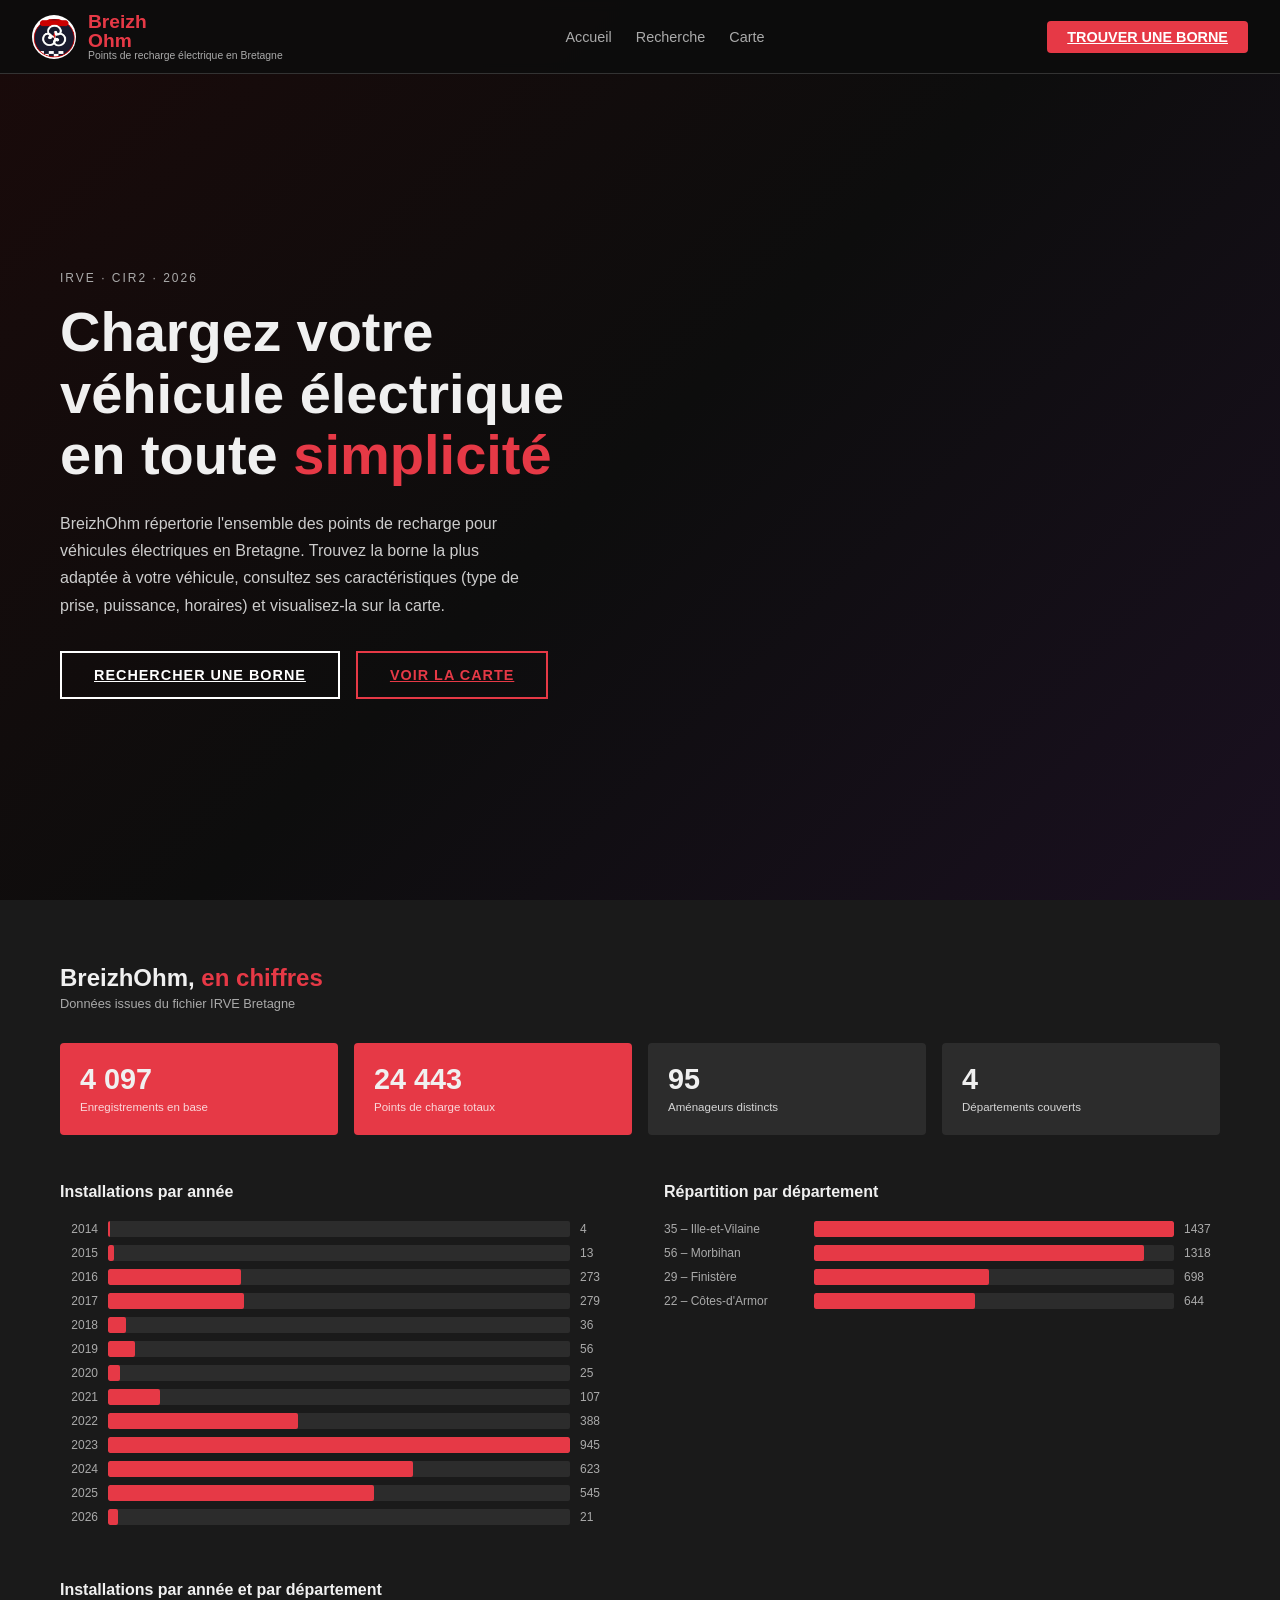
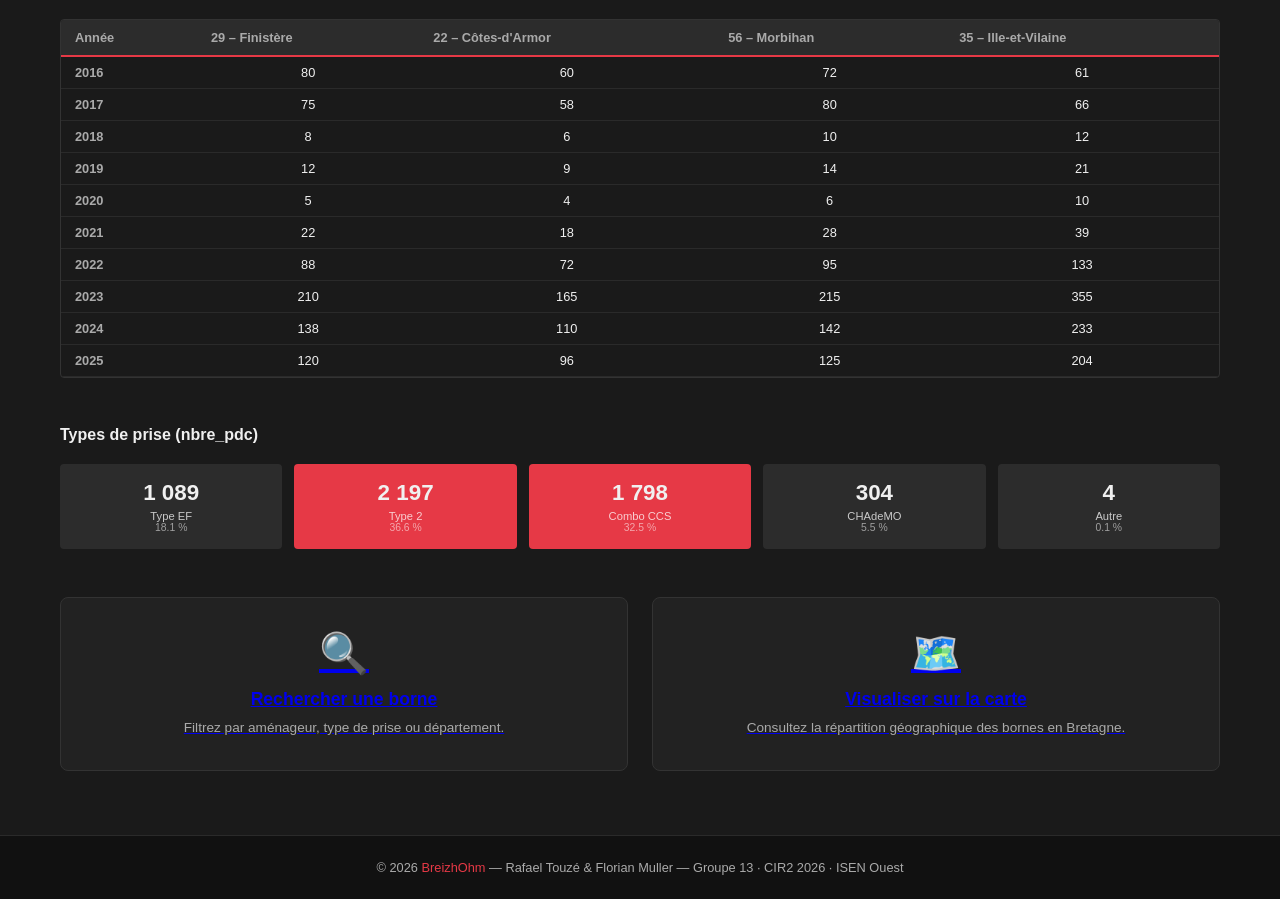
==== index.html @ 08155cd5 "v2" ====
<!DOCTYPE html>
<html lang="fr">
<head>
<meta charset="UTF-8">
<meta name="viewport" content="width=device-width, initial-scale=1.0">
<title>BreizhOhm – Points de recharge en Bretagne</title>
<link rel="stylesheet" href="assets/breizh-charge.css">
<script src="assets/script.js" defer></script>
</head>
<body data-page="home">

<!-- entête -->
<nav>
  <div class="logo">
    <div class="logo-icon">
      <img id="nav-logo" src="assets/logo_breizh_charge_groupe43_v2.png" alt="Logo BreizhOhm">
    </div>
    <div class="logo-text">
      <h2>Breizh<br>Ohm</h2>
      <p>Points de recharge électrique en Bretagne</p>
    </div>
  </div>
  <ul>
    <li><a href="index.html" class="active">Accueil</a></li>
    <li><a href="recherche.html">Recherche</a></li>
    <li><a href="carte.html">Carte</a></li>
  </ul>
  <a class="nav-cta" href="recherche.html">TROUVER UNE BORNE</a>
</nav>

<!-- accueil -->


<section class="hero">
  <div class="hero-bg"></div>
  <div class="hero-content">
    <div class="hero-badge">IRVE · CIR2 · 2026</div>
    <h1>Chargez votre véhicule électrique<br>en toute <span>simplicité</span></h1>
    <p class="hero-desc">
      BreizhOhm répertorie l'ensemble des points de recharge pour véhicules électriques
      en Bretagne. Trouvez la borne la plus adaptée à votre véhicule, consultez ses
      caractéristiques (type de prise, puissance, horaires) et visualisez-la sur la carte.
    </p>
    <div style="display:flex;gap:16px;flex-wrap:wrap;">
      <a class="btn-primary" href="recherche.html">RECHERCHER UNE BORNE</a>
      <a class="btn-outline" href="carte.html">VOIR LA CARTE</a>
    </div>
  </div>
</section>

<!-- stats -->
<section class="stats-section">
  <h2>BreizhOhm, <span>en chiffres</span></h2>
  <p class="stats-sub">Données issues du fichier IRVE Bretagne</p>


  <div class="stats-cards">
    <div class="stat-card">
      <div class="num" id="stat-total">4 097</div>
      <div class="label">Enregistrements en base</div>
    </div>
    <div class="stat-card">
      <div class="num" id="stat-pdc">24 443</div>
      <div class="label">Points de charge totaux</div>
    </div>
    <div class="stat-card dark">
      <div class="num" id="stat-amenageurs">95</div>
      <div class="label">Aménageurs distincts</div>
    </div>
    <div class="stat-card dark">
      <div class="num" id="stat-depts">4</div>
      <div class="label">Départements couverts</div>
    </div>
  </div>

  <!-- Graphiques -->
  <div class="charts-grid">
    <div>
      <p class="chart-title">Installations par année</p>
      <div id="year-chart"></div>
    </div>
    <div>
      <p class="chart-title">Répartition par département</p>
      <div id="dept-chart"></div>
    </div>
  </div>

  
  <p class="chart-title">Installations par année et par département</p>
  <div class="table-wrapper-stats">
    <table class="cross-table" id="cross-table">
      <thead>
        <tr>
          <th>Année</th>
          <th>29 – Finistère</th>
          <th>22 – Côtes-d'Armor</th>
          <th>56 – Morbihan</th>
          <th>35 – Ille-et-Vilaine</th>
        </tr>
      </thead>
      <tbody>
        
      </tbody>
    </table>
  </div>

 
  <p class="chart-title" style="margin-top:48px;">Types de prise (nbre_pdc)</p>
  <div class="connectors">
    <div class="connector-card">
      <div class="cn">1 089</div>
      <div class="ct">Type EF</div>
      <div class="cp">18.1 %</div>
    </div>
    <div class="connector-card red">
      <div class="cn">2 197</div>
      <div class="ct">Type 2</div>
      <div class="cp">36.6 %</div>
    </div>
    <div class="connector-card red">
      <div class="cn">1 798</div>
      <div class="ct">Combo CCS</div>
      <div class="cp">32.5 %</div>
    </div>
    <div class="connector-card">
      <div class="cn">304</div>
      <div class="ct">CHAdeMO</div>
      <div class="cp">5.5 %</div>
    </div>
    <div class="connector-card">
      <div class="cn">4</div>
      <div class="ct">Autre</div>
      <div class="cp">0.1 %</div>
    </div>
  </div>

  <!-- Accès rapides -->
  <div class="home-ctas">
    <a class="home-cta-card" href="recherche.html">
      <div class="home-cta-icon">🔍</div>
      <h3>Rechercher une borne</h3>
      <p>Filtrez par aménageur, type de prise ou département.</p>
    </a>
    <a class="home-cta-card" href="carte.html">
      <div class="home-cta-icon">🗺️</div>
      <h3>Visualiser sur la carte</h3>
      <p>Consultez la répartition géographique des bornes en Bretagne.</p>
    </a>
  </div>
</section>

<!-- footer -->
<footer>
  <p>© 2026 <span>BreizhOhm</span> — Rafael Touzé & Florian Muller —  Groupe 13 · CIR2 2026 · ISEN Ouest</p>
</footer>

</body>
</html>
---- assets/breizh-charge.css ----
/* ============================================================
   BREIZH-CHARGE.CSS — Styles front-end
   Groupe 43 · CIR2 · ISEN Ouest · 2026
   ============================================================ */

:root {
  --red: #e63946;
  --dark: #0d0d0d;
  --dark2: #1a1a1a;
  --dark3: #222;
  --dark4: #2c2c2c;
  --text: #f0f0f0;
  --muted: #aaa;
  --accent: #e63946;
}

* { box-sizing: border-box; margin: 0; padding: 0; }
body { font-family: 'Segoe UI', Arial, sans-serif; background: var(--dark); color: var(--text); }

/* ============================================================
   EN-TÊTE / NAVIGATION (commune à toutes les pages)
   ============================================================ */
nav {
  position: fixed; top: 0; left: 0; right: 0; z-index: 100;
  display: flex; align-items: center; justify-content: space-between;
  padding: 12px 32px; background: rgba(13,13,13,0.95); backdrop-filter: blur(6px);
  border-bottom: 1px solid #333;
}
.logo { display: flex; align-items: center; gap: 12px; cursor: pointer; }
.logo-icon {
  width: 44px; height: 44px; border-radius: 50%; background: #fff;
  display: flex; align-items: center; justify-content: center;
}
#nav-logo, #search-logo { width: 44px; height: 44px; border-radius: 50%; }

.logo-text h2 { font-size: 1.2rem; line-height: 1; color: var(--red); font-weight: 800; }
.logo-text p  { font-size: 0.65rem; color: var(--muted); }

/* Menu 3 liens : Accueil, Recherche, Carte */
nav ul { list-style: none; display: flex; gap: 24px; }
nav ul li a {
  color: var(--muted); text-decoration: none; font-size: 0.9rem;
  transition: color .2s; padding: 4px 0;
}
nav ul li a:hover { color: #fff; }

.nav-cta {
  background: var(--red); color: #fff; border: none; padding: 8px 20px;
  border-radius: 4px; cursor: pointer; font-size: 0.9rem; font-weight: 600;
  transition: opacity .2s;
}
.nav-cta:hover { opacity: 0.85; }

/* ============================================================
   PAGES
   ============================================================ */
.page { display: none; }
.page.active { display: block; }

/* ============================================================
   PAGE ACCUEIL — HERO
   ============================================================ */
.hero {
  position: relative; height: 100vh; min-height: 500px;
  background: linear-gradient(135deg, #1a0a0a 0%, #0d0d0d 50%, #1a1020 100%);
  display: flex; align-items: center; overflow: hidden; padding-top: 70px;
}
.hero-bg {
  position: absolute; inset: 0;
  background: url('https://images.unsplash.com/photo-1617788138017-80ad40651399?w=1400&q=80') center/cover no-repeat;
  opacity: 0.35;
}
.hero-content { position: relative; z-index: 2; padding: 0 60px; max-width: 700px; }
.hero-badge { font-size: 0.75rem; color: var(--muted); letter-spacing: 2px; text-transform: uppercase; margin-bottom: 16px; }
.hero-content h1 { font-size: clamp(2rem, 5vw, 3.5rem); font-weight: 900; line-height: 1.1; margin-bottom: 24px; }
.hero-content h1 span { color: var(--red); }
.hero-desc { font-size: 1rem; color: #ccc; line-height: 1.7; margin-bottom: 32px; max-width: 480px; }

.btn-primary {
  background: transparent; border: 2px solid #fff; color: #fff;
  padding: 14px 32px; font-size: 0.9rem; font-weight: 700; letter-spacing: 1px;
  cursor: pointer; transition: all .2s; text-transform: uppercase;
}
.btn-primary:hover { background: #fff; color: #000; }

.btn-outline {
  background: transparent; border: 2px solid var(--red); color: var(--red);
  padding: 14px 32px; font-size: 0.9rem; font-weight: 700; letter-spacing: 1px;
  cursor: pointer; transition: all .2s; text-transform: uppercase;
}
.btn-outline:hover { background: var(--red); color: #fff; }

/* ============================================================
   SECTION STATISTIQUES
   ============================================================ */
.stats-section { background: var(--dark2); padding: 64px 60px; }
.stats-section h2 { font-size: 1.5rem; font-weight: 700; margin-bottom: 4px; }
.stats-section h2 span { color: var(--red); }
.stats-sub { font-size: 0.8rem; color: var(--muted); margin-bottom: 32px; }

.stats-cards { display: grid; grid-template-columns: repeat(4, 1fr); gap: 16px; margin-bottom: 48px; }
.stat-card { background: var(--red); padding: 20px; border-radius: 4px; }
.stat-card.dark { background: var(--dark4); }
.stat-card .num { font-size: 1.8rem; font-weight: 900; }
.stat-card .label { font-size: 0.72rem; color: rgba(255,255,255,0.8); margin-top: 4px; line-height: 1.3; }

/* Graphiques en barres */
.charts-grid { display: grid; grid-template-columns: 1fr 1fr; gap: 48px; margin-bottom: 48px; }
.chart-title { font-size: 1rem; font-weight: 700; margin-bottom: 20px; }
.bar-row { display: flex; align-items: center; gap: 10px; margin-bottom: 8px; }
.bar-label { font-size: 0.75rem; color: var(--muted); min-width: 38px; text-align: right; }
.bar-label-long { font-size: 0.75rem; color: var(--muted); min-width: 140px; }
.bar-track { flex: 1; height: 16px; background: var(--dark4); border-radius: 2px; overflow: hidden; }
.bar-fill { height: 100%; background: var(--red); border-radius: 2px; transition: width .6s ease; }
.bar-val { font-size: 0.75rem; color: var(--muted); min-width: 36px; }

/* Tableau croisé année × département */
.table-wrapper-stats { overflow-x: auto; margin-bottom: 32px; border-radius: 4px; border: 1px solid #333; }
.cross-table { width: 100%; border-collapse: collapse; font-size: 0.8rem; }
.cross-table th { background: var(--dark4); color: var(--muted); padding: 10px 14px; text-align: left; border-bottom: 2px solid var(--red); white-space: nowrap; }
.cross-table td { padding: 8px 14px; color: var(--text); border-bottom: 1px solid #2a2a2a; text-align: center; }
.cross-table tr:hover td { background: var(--dark3); }
.cross-table td:first-child { text-align: left; color: var(--muted); font-weight: 600; }

/* Types de prise */
.connectors { display: grid; grid-template-columns: repeat(5, 1fr); gap: 12px; }
.connector-card { background: var(--dark4); padding: 16px; border-radius: 4px; text-align: center; }
.connector-card.red { background: var(--red); }
.connector-card .cn { font-size: 1.4rem; font-weight: 900; }
.connector-card .ct { font-size: 0.7rem; color: rgba(255,255,255,0.75); margin-top: 4px; }
.connector-card .cp { font-size: 0.65rem; color: rgba(255,255,255,0.55); }

/* Accès rapides sur la page d'accueil */
.home-ctas { display: grid; grid-template-columns: 1fr 1fr; gap: 24px; margin-top: 48px; }
.home-cta-card {
  background: var(--dark3); border: 1px solid #333; border-radius: 8px;
  padding: 32px; cursor: pointer; transition: border-color .2s, background .2s;
  text-align: center;
}
.home-cta-card:hover { border-color: var(--red); background: #2a1010; }
.home-cta-icon { font-size: 2.5rem; margin-bottom: 12px; }
.home-cta-card h3 { font-size: 1.1rem; font-weight: 700; margin-bottom: 8px; }
.home-cta-card p { font-size: 0.85rem; color: var(--muted); line-height: 1.5; }

/* ============================================================
   PAGE RECHERCHE — HERO
   ============================================================ */
.search-hero {
  position: relative; height: 40vh; min-height: 260px;
  background: url('https://images.unsplash.com/photo-1593941707882-a5bba14938c7?w=1400&q=80') center/cover no-repeat;
  display: flex; align-items: flex-end; padding: 0 60px 48px; padding-top: 70px;
}
.search-hero::before { content: ''; position: absolute; inset: 0; background: rgba(0,0,0,0.55); }
.search-hero-content { position: relative; z-index: 2; }
.search-hero h1 { font-size: clamp(1.6rem, 4vw, 2.8rem); font-weight: 900; max-width: 600px; }
.search-hero p { font-size: 0.9rem; color: #ccc; margin-top: 12px; max-width: 560px; }

/* ============================================================
   FORMULAIRE DE RECHERCHE — Fonctionnalité 2
   Filtres de type <select> : aménageur, type de prise, département
   ============================================================ */
.criteria-section { background: var(--dark2); padding: 48px 60px; }
.criteria-header { display: flex; align-items: center; justify-content: space-between; margin-bottom: 32px; }
.criteria-header h2 { font-size: 1.6rem; font-weight: 900; }

/* Grille de selects */
.search-form {
  display: grid;
  grid-template-columns: 1fr 1fr 1fr auto;
  gap: 20px;
  align-items: flex-end;
  margin-top: 16px;
}
.form-field { display: flex; flex-direction: column; gap: 8px; }
.form-field label {
  font-size: 0.78rem; color: var(--muted); font-weight: 600;
  text-transform: uppercase; letter-spacing: 0.5px;
}
.form-field select {
  background: var(--dark4); border: 1px solid #444; color: var(--text);
  padding: 10px 14px; border-radius: 4px; font-size: 0.9rem;
  cursor: pointer; transition: border-color .2s; width: 100%;
  appearance: none;
  background-image: url("data:image/svg+xml,%3Csvg xmlns='http://www.w3.org/2000/svg' width='12' height='8' viewBox='0 0 12 8'%3E%3Cpath d='M1 1l5 5 5-5' stroke='%23aaa' stroke-width='2' fill='none' stroke-linecap='round'/%3E%3C/svg%3E");
  background-repeat: no-repeat;
  background-position: right 12px center;
  padding-right: 36px;
}
.form-field select:focus { outline: none; border-color: var(--red); }

.validate-btn {
  background: var(--red); color: #fff; border: none;
  padding: 10px 28px; font-size: 0.9rem; font-weight: 700; letter-spacing: 1px;
  cursor: pointer; transition: opacity .2s; border-radius: 4px; white-space: nowrap;
}
.validate-btn:hover { opacity: 0.85; }

/* ============================================================
   TABLEAU DE RÉSULTATS — Fonctionnalité 3
   ============================================================ */
.results-section { background: var(--dark3); padding: 48px 60px; }
.results-header { display: flex; align-items: center; gap: 16px; margin-bottom: 24px; }
.results-header h2 { font-size: 1.4rem; font-weight: 900; }
.result-badge {
  background: var(--red); color: #fff; font-size: 0.8rem; font-weight: 700;
  padding: 4px 12px; border-radius: 20px;
}

.table-wrapper-results { overflow-x: auto; border-radius: 6px; border: 1px solid #333; }
#results-table { width: 100%; border-collapse: collapse; font-size: 0.85rem; }
#results-table thead tr { background: var(--dark4); }
#results-table thead th {
  padding: 12px 14px; color: var(--red); font-weight: 700; text-align: left;
  border-bottom: 2px solid var(--red); white-space: nowrap;
}
#results-table tbody tr { background: var(--dark2); border-bottom: 1px solid #2a2a2a; transition: background .15s; }
#results-table tbody tr:hover { background: var(--dark4); }
#results-table tbody td { padding: 10px 14px; color: #ccc; }

/* Lien détail dans le tableau */
.btn-detail {
  background: transparent; border: 1px solid var(--red); color: var(--red);
  padding: 4px 12px; border-radius: 3px; font-size: 0.78rem; cursor: pointer;
  transition: all .2s; white-space: nowrap;
}
.btn-detail:hover { background: var(--red); color: #fff; }

/* ============================================================
   PAGE DÉTAIL — Fonctionnalité 4
   ============================================================ */
.detail-page-wrapper { max-width: 1000px; margin: 0 auto; padding: 100px 40px 48px; }
.detail-back { margin-bottom: 20px; }
.btn-back {
  background: transparent; border: 1px solid #555; color: var(--muted);
  padding: 8px 18px; border-radius: 4px; cursor: pointer; font-size: 0.85rem;
  transition: all .2s;
}
.btn-back:hover { border-color: var(--red); color: var(--red); }
#dp-title { font-size: 1.6rem; font-weight: 900; margin-bottom: 28px; }
.detail-card {
  background: var(--dark4); border-radius: 8px; padding: 32px;
  display: grid; grid-template-columns: 1fr 380px; gap: 32px;
}
.detail-info h3 { font-size: 0.85rem; font-weight: 700; color: var(--red); text-transform: uppercase; letter-spacing: 1px; margin-bottom: 12px; }
.detail-row { display: flex; gap: 16px; margin-bottom: 10px; align-items: flex-start; border-bottom: 1px solid #333; padding-bottom: 8px; }
.dr-label { font-size: 0.78rem; color: var(--muted); font-weight: 600; min-width: 180px; padding-top: 2px; }
.dr-val { font-size: 0.9rem; font-weight: 500; }
.detail-map { background: #1a3a5c; border-radius: 6px; min-height: 300px; position: relative; overflow: hidden; }

/* ============================================================
   PAGE CARTE — Fonctionnalité 5
   ============================================================ */
.map-section { background: var(--dark3); padding: 40px 60px; }
.map-header { margin-bottom: 20px; }
.map-header h2 { font-size: 1.4rem; font-weight: 900; }
.map-header p { font-size: 0.85rem; color: var(--muted); margin-top: 6px; }
.result-count { font-size: 2.5rem; font-weight: 900; color: #fff; margin: 8px 0; }
.map-container { position: relative; background: #1a3a5c; border-radius: 8px; overflow: hidden; height: 500px; z-index: 0; }

/* ============================================================
   PIED DE PAGE (commun à toutes les pages front)
   ============================================================ */
footer {
  background: #111; padding: 24px 60px; text-align: center;
  color: var(--muted); font-size: 0.8rem; border-top: 1px solid #2a2a2a;
}
footer span { color: var(--red); }

/* ============================================================
   RESPONSIVE
   ============================================================ */
@media (max-width: 900px) {
  .stats-cards        { grid-template-columns: repeat(2, 1fr); }
  .charts-grid        { grid-template-columns: 1fr; }
  .connectors         { grid-template-columns: repeat(3, 1fr); }
  .home-ctas          { grid-template-columns: 1fr; }
  .search-form        { grid-template-columns: 1fr; }
  .detail-card        { grid-template-columns: 1fr; }
  nav ul              { display: none; }
  .hero-content, .stats-section, .criteria-section,
  .results-section, .detail-page-wrapper, .map-section,
  footer              { padding-left: 20px; padding-right: 20px; }
  .search-hero        { padding-left: 20px; padding-right: 20px; }
}
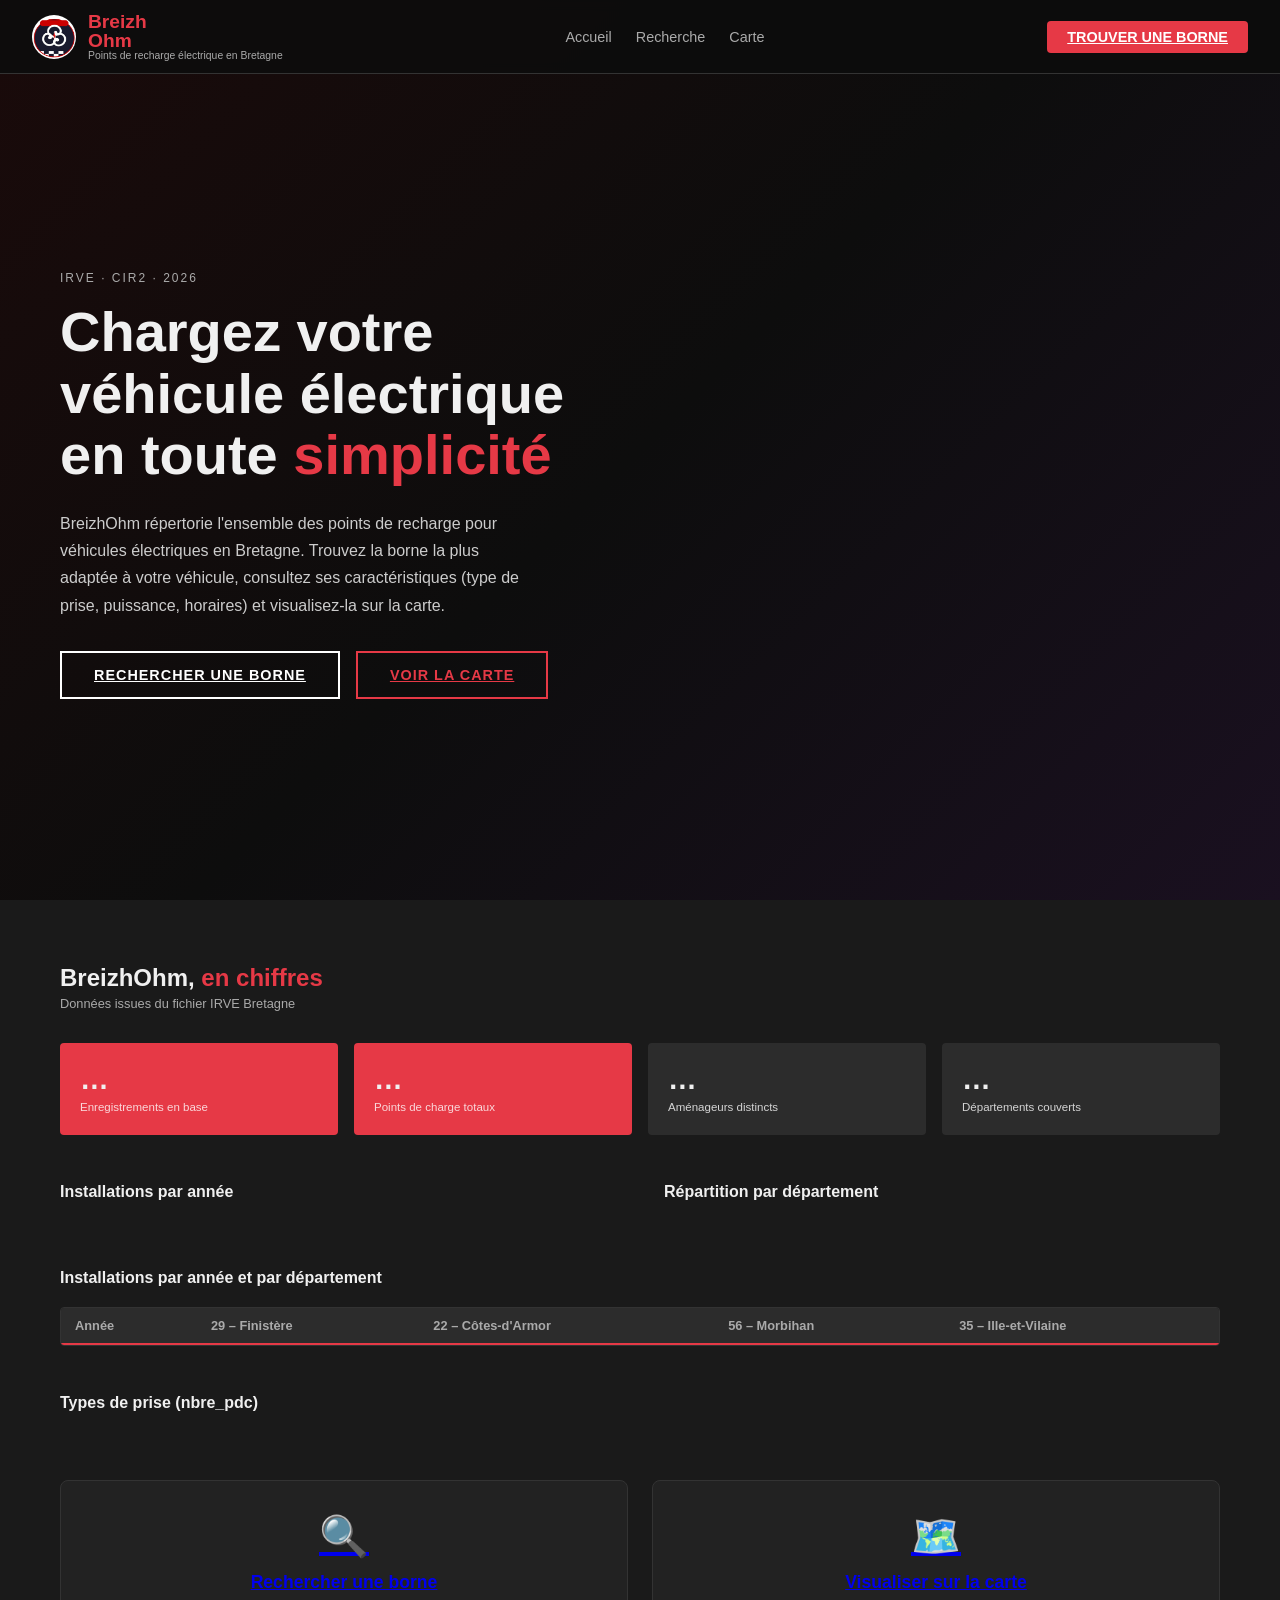
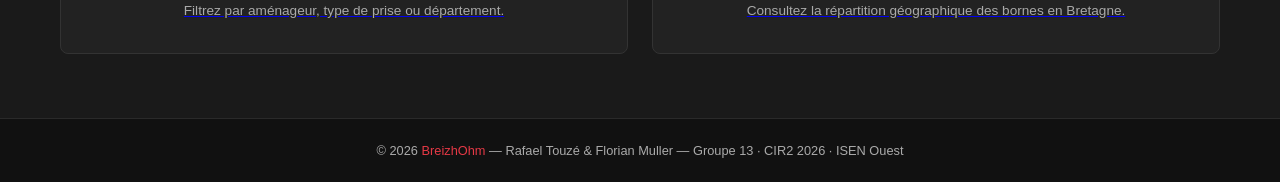
==== commit 15871991: "dynamique" ====
--- a/index.html
+++ b/index.html
@@ -5,6 +5,7 @@
 <meta name="viewport" content="width=device-width, initial-scale=1.0">
 <title>BreizhOhm – Points de recharge en Bretagne</title>
 <link rel="stylesheet" href="assets/breizh-charge.css">
+<link rel="icon" type="image/png" sizes="32x32" href="assets/logo_breizh_charge_groupe43_v2.png">
 <script src="assets/script.js" defer></script>
 </head>
 <body data-page="home">
@@ -56,19 +57,19 @@
 
   <div class="stats-cards">
     <div class="stat-card">
-      <div class="num" id="stat-total">4 097</div>
+      <div class="num" id="stat-total">…</div>
       <div class="label">Enregistrements en base</div>
     </div>
     <div class="stat-card">
-      <div class="num" id="stat-pdc">24 443</div>
+      <div class="num" id="stat-pdc">…</div>
       <div class="label">Points de charge totaux</div>
     </div>
     <div class="stat-card dark">
-      <div class="num" id="stat-amenageurs">95</div>
+      <div class="num" id="stat-amenageurs">…</div>
       <div class="label">Aménageurs distincts</div>
     </div>
     <div class="stat-card dark">
-      <div class="num" id="stat-depts">4</div>
+      <div class="num" id="stat-depts">…</div>
       <div class="label">Départements couverts</div>
     </div>
   </div>
@@ -107,31 +108,7 @@
  
   <p class="chart-title" style="margin-top:48px;">Types de prise (nbre_pdc)</p>
   <div class="connectors">
-    <div class="connector-card">
-      <div class="cn">1 089</div>
-      <div class="ct">Type EF</div>
-      <div class="cp">18.1 %</div>
-    </div>
-    <div class="connector-card red">
-      <div class="cn">2 197</div>
-      <div class="ct">Type 2</div>
-      <div class="cp">36.6 %</div>
-    </div>
-    <div class="connector-card red">
-      <div class="cn">1 798</div>
-      <div class="ct">Combo CCS</div>
-      <div class="cp">32.5 %</div>
-    </div>
-    <div class="connector-card">
-      <div class="cn">304</div>
-      <div class="ct">CHAdeMO</div>
-      <div class="cp">5.5 %</div>
-    </div>
-    <div class="connector-card">
-      <div class="cn">4</div>
-      <div class="ct">Autre</div>
-      <div class="cp">0.1 %</div>
-    </div>
+    <!-- rempli dynamiquement par buildConnectors() -->
   </div>
 
   <!-- Accès rapides -->
--- a/assets/breizh-charge.css
+++ b/assets/breizh-charge.css
@@ -67,7 +67,7 @@
 }
 .hero-bg {
   position: absolute; inset: 0;
-  background: url('https://images.unsplash.com/photo-1617788138017-80ad40651399?w=1400&q=80') center/cover no-repeat;
+  background: url('https://cdn.waat.fr/wp-content/uploads/2024/06/Achat-borne.jpg') center/cover no-repeat;
   opacity: 0.35;
 }
 .hero-content { position: relative; z-index: 2; padding: 0 60px; max-width: 700px; }
@@ -176,17 +176,69 @@
   font-size: 0.78rem; color: var(--muted); font-weight: 600;
   text-transform: uppercase; letter-spacing: 0.5px;
 }
+
+/* Base commune : select + input texte/nombre */
+.form-field select,
+.form-field input[type="text"],
+.form-field input[type="number"] {
+  background: var(--dark4);
+  border: 1px solid #444;
+  color: var(--text);
+  padding: 10px 14px;
+  border-radius: 6px;
+  font-size: 0.9rem;
+  width: 100%;
+  transition: border-color .2s, box-shadow .2s, background .2s;
+  font-family: inherit;
+}
+
+/* Flèche personnalisée pour select */
 .form-field select {
-  background: var(--dark4); border: 1px solid #444; color: var(--text);
-  padding: 10px 14px; border-radius: 4px; font-size: 0.9rem;
-  cursor: pointer; transition: border-color .2s; width: 100%;
+  cursor: pointer;
   appearance: none;
   background-image: url("data:image/svg+xml,%3Csvg xmlns='http://www.w3.org/2000/svg' width='12' height='8' viewBox='0 0 12 8'%3E%3Cpath d='M1 1l5 5 5-5' stroke='%23aaa' stroke-width='2' fill='none' stroke-linecap='round'/%3E%3C/svg%3E");
   background-repeat: no-repeat;
   background-position: right 12px center;
   padding-right: 36px;
 }
-.form-field select:focus { outline: none; border-color: var(--red); }
+
+/* Placeholder discret */
+.form-field input::placeholder { color: #555; }
+
+/* Focus : glow rouge + bordure accentuée */
+.form-field select:focus,
+.form-field input[type="text"]:focus,
+.form-field input[type="number"]:focus {
+  outline: none;
+  border-color: var(--red);
+  background: #2e1a1a;
+  box-shadow: 0 0 0 3px rgba(230, 57, 70, 0.18);
+}
+
+/* Supprime les flèches natives sur input number */
+.form-field input[type="number"]::-webkit-inner-spin-button,
+.form-field input[type="number"]::-webkit-outer-spin-button { -webkit-appearance: none; }
+.form-field input[type="number"] { -moz-appearance: textfield; }
+
+/* Wrapper avec icône préfixe */
+.input-icon-wrap {
+  position: relative;
+  display: flex;
+  align-items: center;
+}
+.input-icon-wrap .input-icon {
+  position: absolute;
+  left: 12px;
+  color: #555;
+  pointer-events: none;
+  display: flex;
+  align-items: center;
+  transition: color .2s;
+}
+.input-icon-wrap input {
+  padding-left: 36px !important;
+}
+.input-icon-wrap:focus-within .input-icon { color: var(--red); }
 
 .validate-btn {
   background: var(--red); color: #fff; border: none;
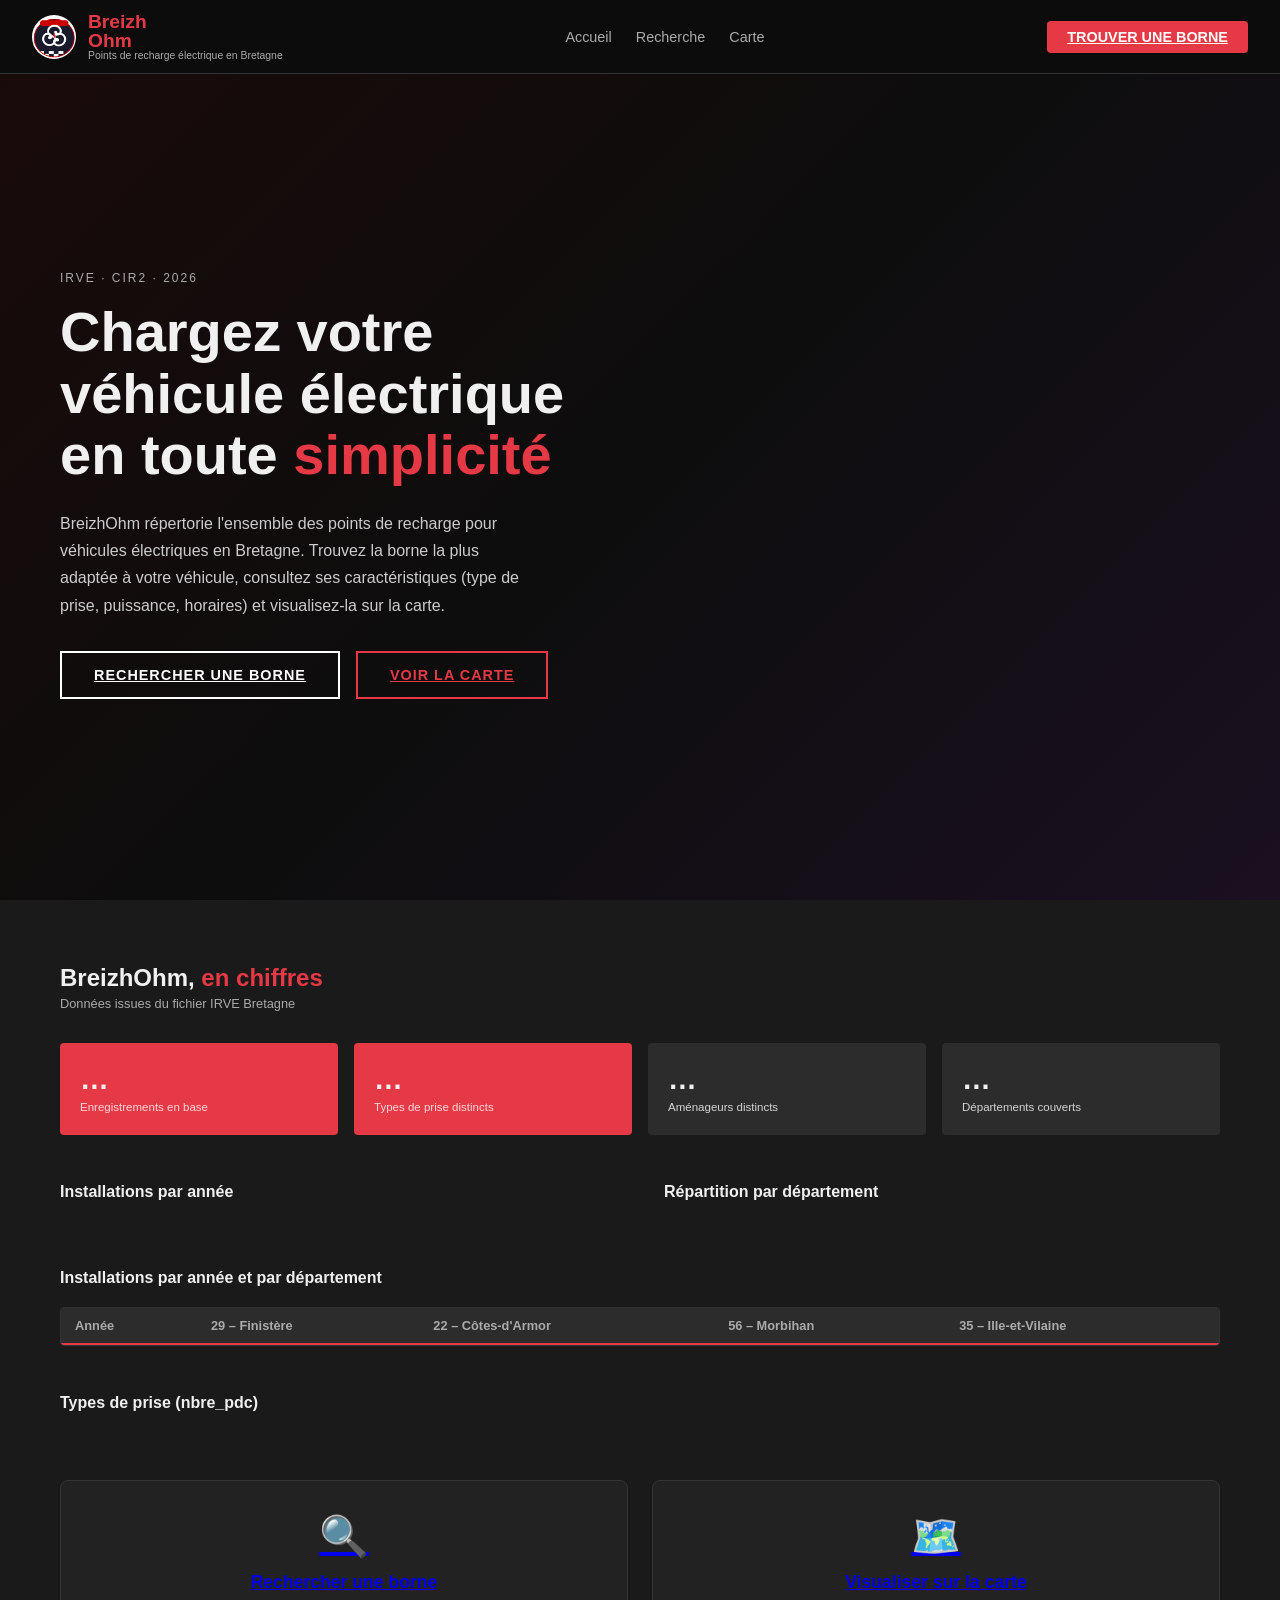
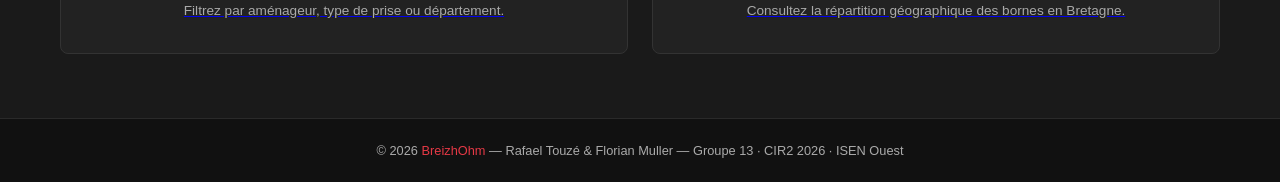
==== commit dc2cc1ca: "fix carte" ====
--- a/index.html
+++ b/index.html
@@ -61,8 +61,8 @@
       <div class="label">Enregistrements en base</div>
     </div>
     <div class="stat-card">
-      <div class="num" id="stat-pdc">…</div>
-      <div class="label">Points de charge totaux</div>
+      <div class="num" id="stat-types-prise">…</div>
+      <div class="label">Types de prise distincts</div>
     </div>
     <div class="stat-card dark">
       <div class="num" id="stat-amenageurs">…</div>
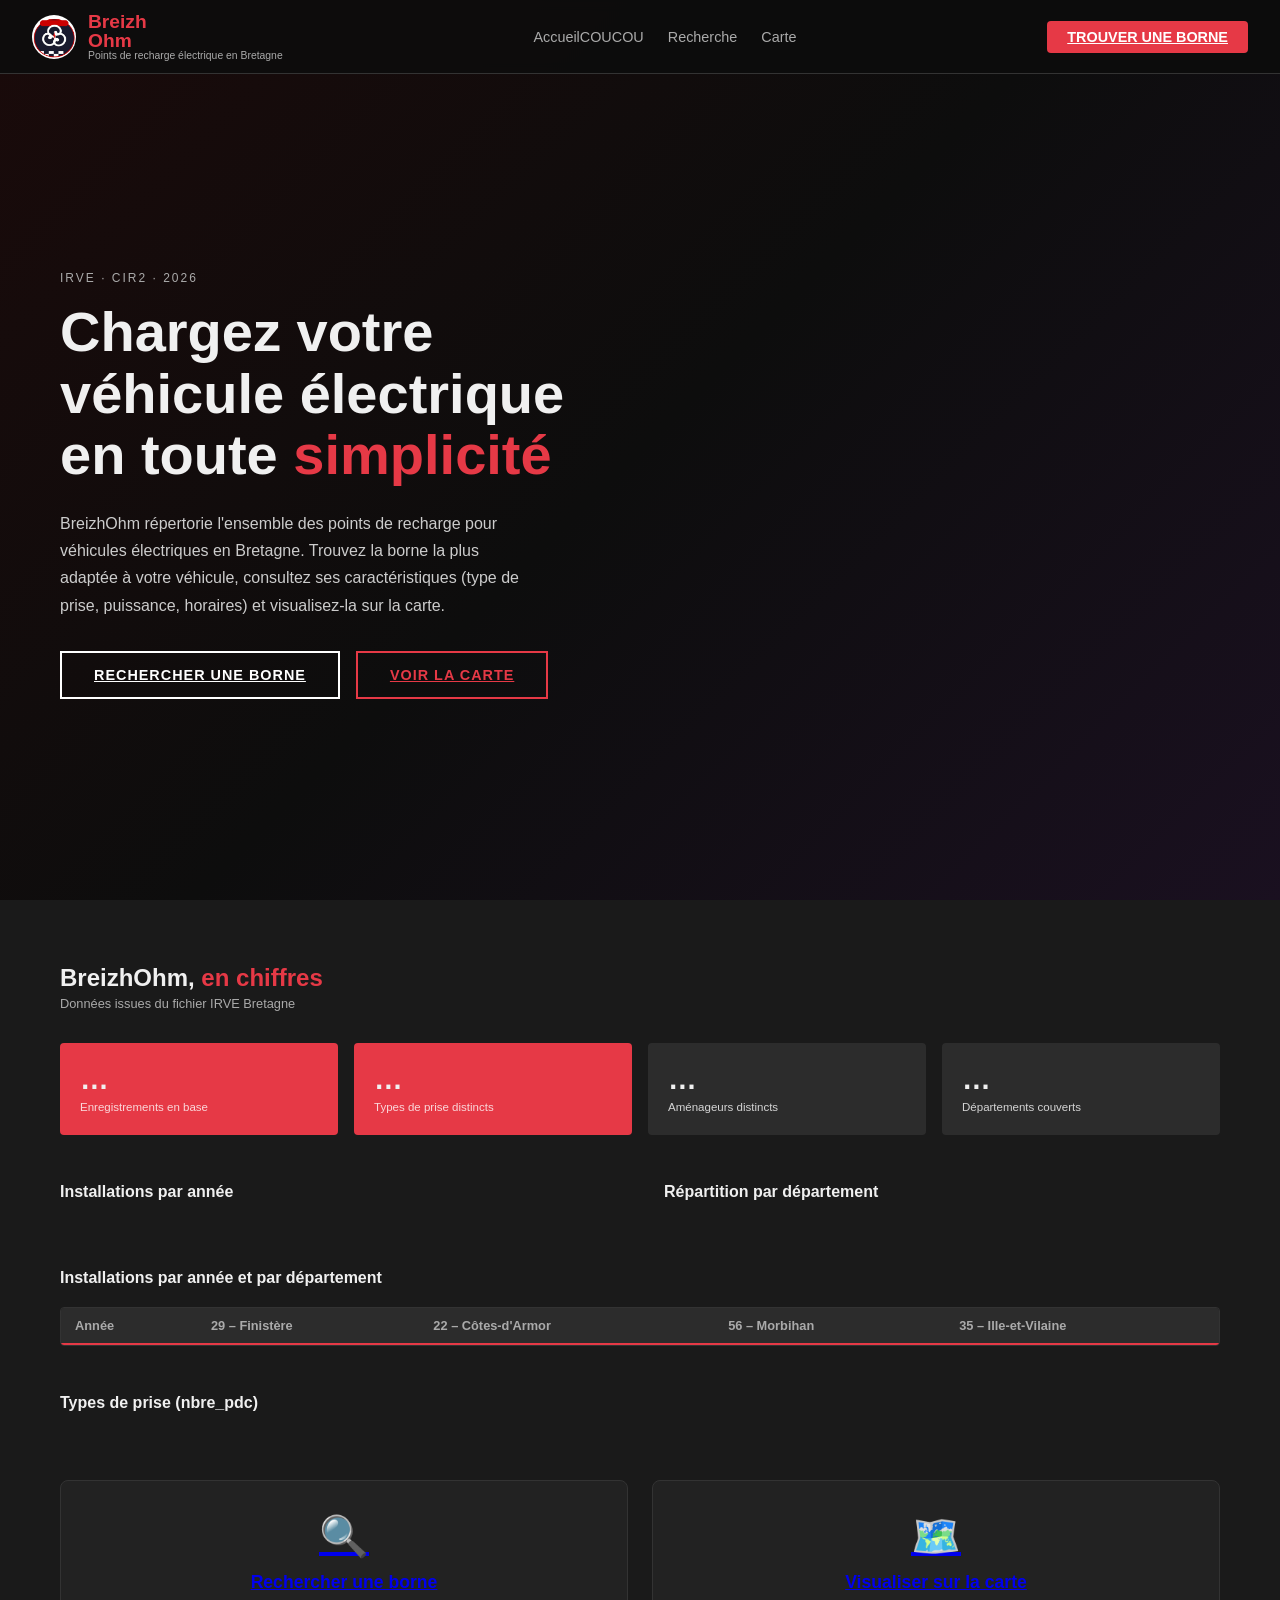
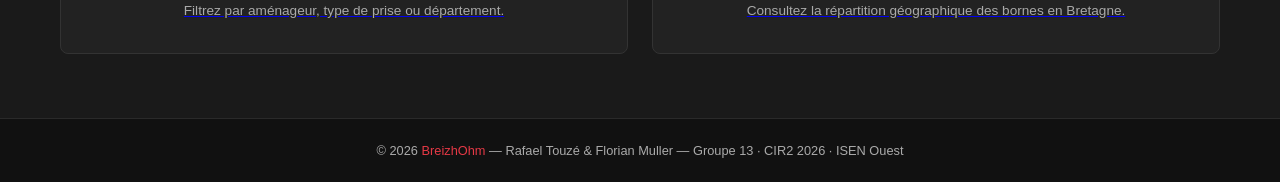
==== commit 121c4424: "coucou" ====
--- a/index.html
+++ b/index.html
@@ -22,7 +22,7 @@
     </div>
   </div>
   <ul>
-    <li><a href="index.html" class="active">Accueil</a></li>
+    <li><a href="index.html" class="active">AccueilCOUCOU</a></li>
     <li><a href="recherche.html">Recherche</a></li>
     <li><a href="carte.html">Carte</a></li>
   </ul>
--- a/assets/breizh-charge.css
+++ b/assets/breizh-charge.css
@@ -307,7 +307,46 @@
 .map-header h2 { font-size: 1.4rem; font-weight: 900; }
 .map-header p { font-size: 0.85rem; color: var(--muted); margin-top: 6px; }
 .result-count { font-size: 2.5rem; font-weight: 900; color: #fff; margin: 8px 0; }
-.map-container { position: relative; background: #1a3a5c; border-radius: 8px; overflow: hidden; height: 500px; z-index: 0; }
+.map-container { position: relative; background: #1a3a5c; border-radius: 8px 0 0 8px; overflow: hidden; height: 500px; z-index: 0; }
+
+/* Panneau station */
+.map-and-panel { display: flex; align-items: stretch; }
+.map-and-panel .map-container { flex: 1; min-width: 0; }
+
+.station-panel {
+  width: 320px; flex-shrink: 0;
+  background: var(--dark2); border: 1px solid #333; border-left: none;
+  border-radius: 0 8px 8px 0;
+  display: flex; flex-direction: column; overflow: hidden;
+}
+.station-panel-head {
+  display: flex; justify-content: space-between; align-items: center;
+  padding: 14px 16px; border-bottom: 1px solid #333; gap: 8px;
+}
+.station-panel-head h3 { font-size: 0.95rem; font-weight: 700; color: var(--text); margin: 0; flex: 1; }
+.station-panel-close {
+  background: none; border: 1px solid #444; color: var(--muted);
+  width: 28px; height: 28px; border-radius: 4px; cursor: pointer;
+  font-size: 0.9rem; flex-shrink: 0; transition: border-color .2s, color .2s;
+}
+.station-panel-close:hover { border-color: var(--red); color: var(--red); }
+.station-panel-list { flex: 1; overflow-y: auto; padding: 12px; display: flex; flex-direction: column; gap: 8px; }
+
+.pdc-card {
+  background: var(--dark3); border: 1px solid #333; border-radius: 6px;
+  padding: 12px; display: flex; justify-content: space-between; align-items: center; gap: 10px;
+}
+.pdc-card-info { flex: 1; min-width: 0; }
+.pdc-type { font-size: 0.9rem; font-weight: 600; color: var(--text); }
+.pdc-meta { font-size: 0.78rem; color: var(--muted); margin-top: 3px; }
+.pdc-card .btn-detail {
+  background: var(--red); color: #fff; border: none; padding: 6px 12px;
+  border-radius: 4px; font-size: 0.78rem; font-weight: 600;
+  text-decoration: none; white-space: nowrap; flex-shrink: 0;
+  transition: opacity .2s;
+}
+.pdc-card .btn-detail:hover { opacity: 0.85; }
+.panel-loading { color: var(--muted); font-size: 0.9rem; text-align: center; padding: 20px; }
 
 /* ============================================================
    PIED DE PAGE (commun à toutes les pages front)
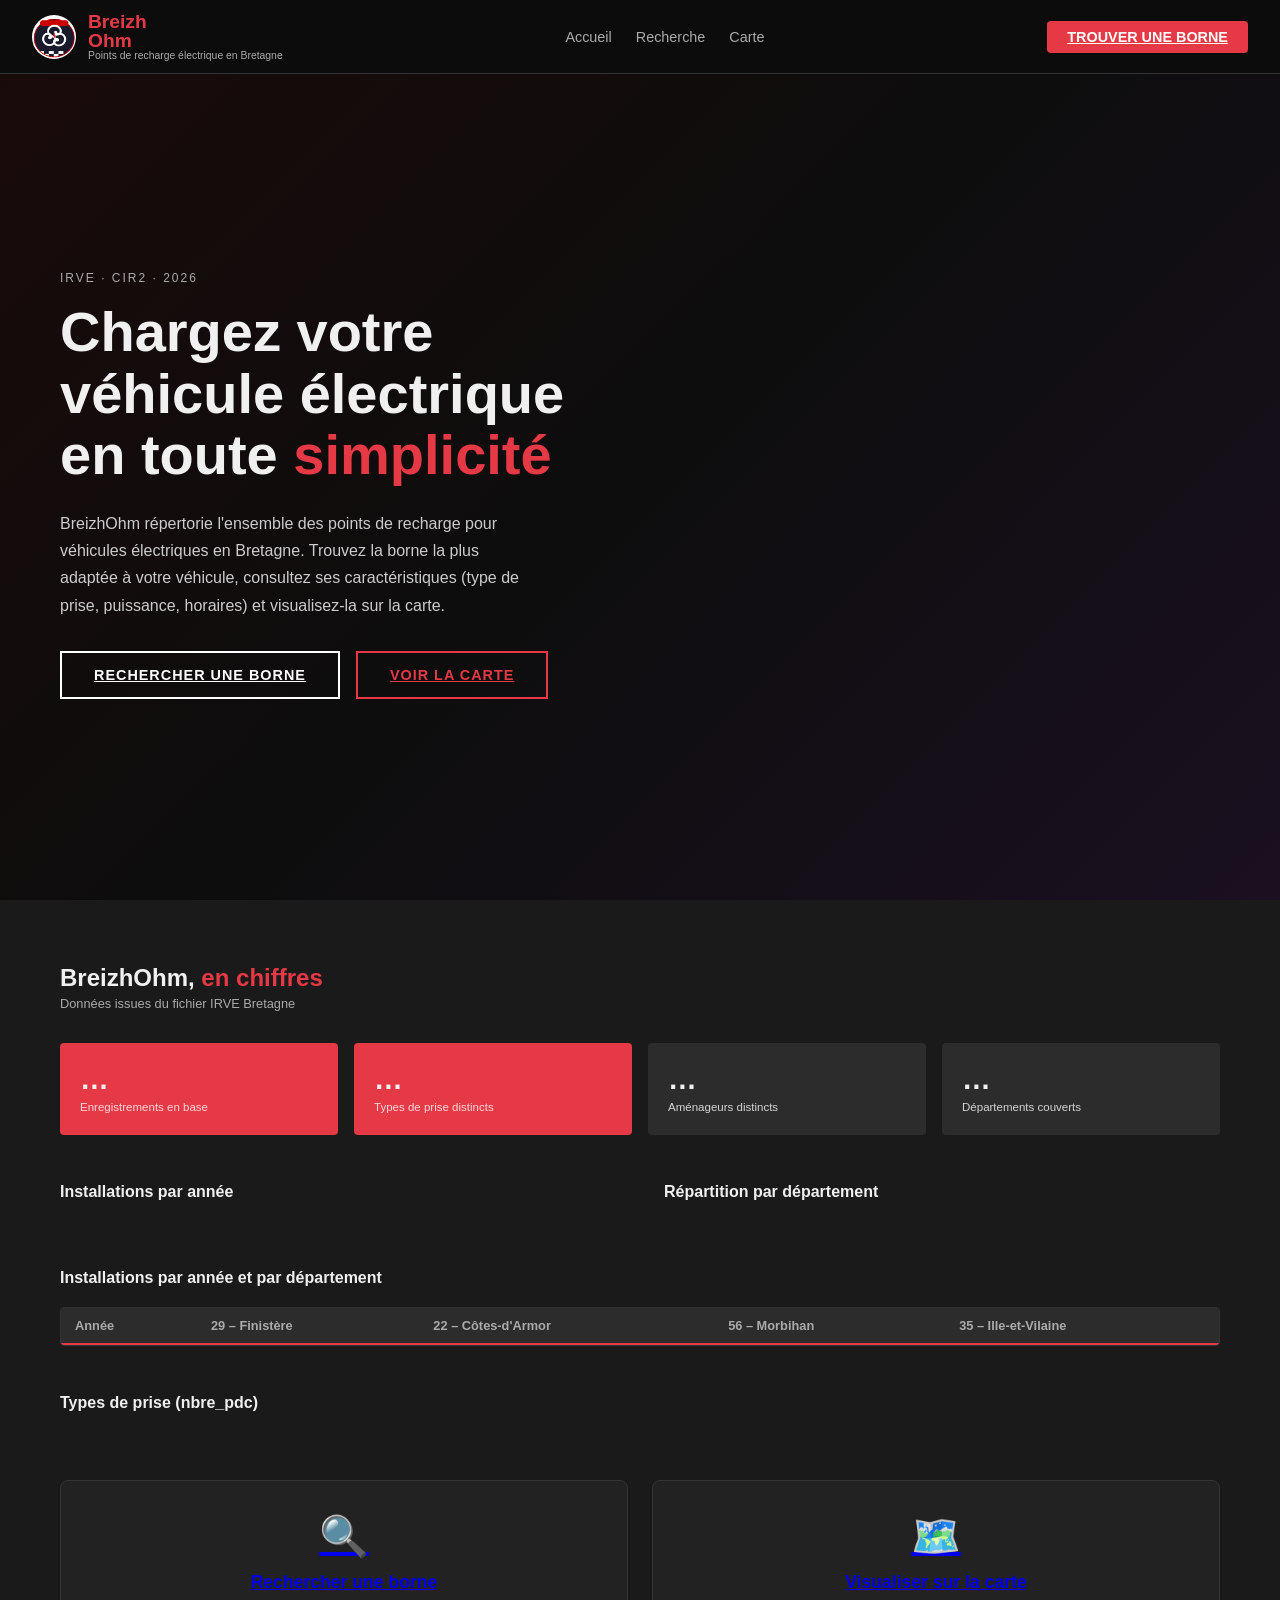
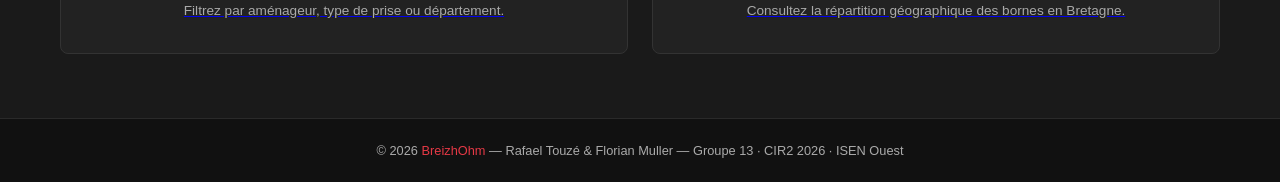
==== commit 9cf3de7e: "css" ====
--- a/index.html
+++ b/index.html
@@ -22,7 +22,7 @@
     </div>
   </div>
   <ul>
-    <li><a href="index.html" class="active">AccueilCOUCOU</a></li>
+    <li><a href="index.html" class="active">Accueil</a></li>
     <li><a href="recherche.html">Recherche</a></li>
     <li><a href="carte.html">Carte</a></li>
   </ul>
--- a/assets/breizh-charge.css
+++ b/assets/breizh-charge.css
@@ -302,9 +302,257 @@
 /* ============================================================
    PAGE CARTE — Fonctionnalité 5
    ============================================================ */
-.map-section { background: var(--dark3); padding: 40px 60px; }
-.map-header { margin-bottom: 20px; }
+.map-section  { background: var(--dark3); padding: 40px 60px; }
+.map-header   { margin-bottom: 20px; }
 .map-header h2 { font-size: 1.4rem; font-weight: 900; }
+
+.map-header p  { font-size: 0.85rem; color: var(--muted); margin-top: 6px; }
+
+/* Wrapper relatif : contient carte + panneau coulissant */
+.map-wrapper {
+  position: relative;
+  height: 580px;
+  border-radius: 8px;
+  overflow: hidden; /* clips la carte ET le panneau */
+}
+
+/* La carte Leaflet occupe tout le wrapper */
+.map-container {
+  position: absolute;
+  inset: 0;
+  background: #1a3a5c;
+  z-index: 0;
+}
+
+/* ============================================================
+   PANNEAU ITINÉRAIRE — Coulisse depuis la gauche
+   ============================================================ */
+.route-panel {
+  position: absolute;
+  top: 0; left: 0;
+  width: 310px;
+  height: 100%;
+  background: rgba(13, 13, 13, 0.97);
+  backdrop-filter: blur(10px);
+  z-index: 500;
+  transform: translateX(-310px);         /* caché par défaut */
+  transition: transform 0.32s cubic-bezier(0.4, 0, 0.2, 1);
+  border-right: 1px solid #2a2a2a;
+  display: flex;
+  flex-direction: column;
+  overflow-y: auto;
+}
+
+.route-panel.open {
+  transform: translateX(0);             /* visible */
+  box-shadow: 6px 0 32px rgba(0,0,0,0.6);
+}
+
+/* En-tête du panneau */
+.route-panel-header {
+  padding: 20px 18px 14px;
+  border-bottom: 1px solid #2a2a2a;
+  flex-shrink: 0;
+}
+.route-panel-title {
+  display: flex;
+  align-items: center;
+  gap: 12px;
+}
+.route-panel-icon { font-size: 1.5rem; }
+.route-panel-title strong { display: block; font-size: 1rem; color: #fff; font-weight: 700; }
+.route-panel-title span   { display: block; font-size: 0.75rem; color: var(--muted); margin-top: 2px; }
+
+/* Champs départ / arrivée (style Maps) */
+.route-inputs {
+  padding: 16px 18px 0;
+  flex-shrink: 0;
+}
+.route-input-row {
+  display: flex;
+  align-items: center;
+  gap: 10px;
+  background: #1e1e1e;
+  border: 1px solid #333;
+  border-radius: 10px;
+  padding: 10px 12px;
+}
+.route-input-row input {
+  flex: 1;
+  background: none;
+  border: none;
+  outline: none;
+  color: #f0f0f0;
+  font-size: 0.85rem;
+  font-family: inherit;
+}
+.route-input-row input::placeholder { color: #666; }
+
+/* Point de couleur (●) à gauche de chaque input */
+.route-dot {
+  width: 10px; height: 10px;
+  border-radius: 50%;
+  flex-shrink: 0;
+}
+.route-dot.green { background: #22c55e; box-shadow: 0 0 6px rgba(34,197,94,0.5); }
+.route-dot.red   { background: #e63946; box-shadow: 0 0 6px rgba(230,57,70,0.5); }
+
+/* Ligne verticale de connexion entre départ et arrivée */
+.route-connector-line {
+  width: 2px;
+  height: 14px;
+  background: linear-gradient(to bottom, #22c55e, #e63946);
+  margin: 4px 0 4px 20px;
+  border-radius: 2px;
+  opacity: 0.6;
+}
+
+/* Sélection du rayon */
+.route-rayon {
+  padding: 16px 18px 0;
+  flex-shrink: 0;
+}
+.route-rayon label {
+  display: block;
+  font-size: 0.72rem;
+  color: var(--muted);
+  text-transform: uppercase;
+  letter-spacing: .8px;
+  margin-bottom: 8px;
+}
+.rayon-chips {
+  display: flex;
+  gap: 6px;
+}
+.rayon-chip {
+  flex: 1;
+  padding: 6px 0;
+  background: #1e1e1e;
+  border: 1px solid #333;
+  border-radius: 20px;
+  color: #aaa;
+  font-size: 0.78rem;
+  font-family: inherit;
+  cursor: pointer;
+  transition: all 0.2s;
+  text-align: center;
+}
+.rayon-chip:hover  { border-color: var(--red); color: #fff; }
+.rayon-chip.active { background: var(--red); border-color: var(--red); color: #fff; font-weight: 600; }
+
+/* Bouton de recherche */
+.route-search-btn {
+  margin: 16px 18px 0;
+  width: calc(100% - 36px);
+  padding: 12px;
+  background: var(--red);
+  color: #fff;
+  border: none;
+  border-radius: 10px;
+  font-size: 0.85rem;
+  font-weight: 700;
+  font-family: inherit;
+  cursor: pointer;
+  transition: background 0.2s;
+  flex-shrink: 0;
+}
+.route-search-btn:hover { background: #c0392b; }
+
+/* Statut (chargement, erreur) */
+.route-status {
+  margin: 12px 18px 0;
+  font-size: 0.8rem;
+  min-height: 18px;
+  flex-shrink: 0;
+}
+.route-status.loading { color: var(--muted); }
+.route-status.error   { color: #ff6b6b; }
+.route-status.warn    { color: #f59e0b; }
+
+/* Liste des résultats de l'itinéraire */
+.route-results {
+  padding: 0 18px 18px;
+  overflow-y: auto;
+  flex: 1;
+}
+.route-count {
+  font-size: 0.72rem;
+  color: var(--muted);
+  text-transform: uppercase;
+  letter-spacing: .8px;
+  margin: 14px 0 8px;
+}
+.route-no-result {
+  font-size: 0.82rem;
+  color: var(--muted);
+  margin-top: 14px;
+  line-height: 1.5;
+}
+.route-list {
+  list-style: none;
+  display: flex;
+  flex-direction: column;
+  gap: 6px;
+}
+.route-list-item {
+  display: flex;
+  align-items: center;
+  gap: 10px;
+  background: #1a1a1a;
+  border: 1px solid #2a2a2a;
+  border-radius: 8px;
+  padding: 10px 12px;
+  transition: border-color 0.2s;
+}
+.route-list-item:hover { border-color: var(--red); }
+.route-item-icon { font-size: 1rem; flex-shrink: 0; }
+.route-item-info { flex: 1; min-width: 0; }
+.route-item-info strong { display: block; font-size: 0.82rem; color: #fff; white-space: nowrap; overflow: hidden; text-overflow: ellipsis; }
+.route-item-info span   { display: block; font-size: 0.72rem; color: var(--muted); margin-top: 2px; }
+.route-item-link {
+  color: var(--muted);
+  text-decoration: none;
+  font-size: 1rem;
+  flex-shrink: 0;
+  transition: color 0.2s;
+}
+.route-item-link:hover { color: var(--red); }
+
+/* ============================================================
+   BOUTON TOGGLE — Toujours visible sur le bord gauche
+   ============================================================ */
+.route-toggle {
+  position: absolute;
+  top: 16px;
+  left: 12px;
+  z-index: 600;
+  display: flex;
+  align-items: center;
+  gap: 6px;
+  background: rgba(13,13,13,0.92);
+  backdrop-filter: blur(6px);
+  color: #fff;
+  border: 1px solid #3a3a3a;
+  border-radius: 20px;
+  padding: 7px 14px 7px 10px;
+  cursor: pointer;
+  font-size: 0.78rem;
+  font-weight: 600;
+  font-family: inherit;
+  white-space: nowrap;
+  transition: left 0.32s cubic-bezier(0.4,0,0.2,1), background 0.2s, border-color 0.2s;
+  box-shadow: 0 2px 12px rgba(0,0,0,0.4);
+}
+.route-toggle:hover { background: var(--red); border-color: var(--red); }
+
+/* Quand le panneau est ouvert, le bouton se décale à droite du panneau */
+.route-toggle.panel-open {
+  left: 318px; /* 310px panel + 8px gap */
+}
+.route-toggle-arrow { font-size: 0.9rem; transition: transform 0.3s; }
+.route-toggle.panel-open .route-toggle-arrow { transform: rotate(180deg); }
+.route-toggle-label { letter-spacing: .4px; }
+
 .map-header p { font-size: 0.85rem; color: var(--muted); margin-top: 6px; }
 .result-count { font-size: 2.5rem; font-weight: 900; color: #fff; margin: 8px 0; }
 .map-container { position: relative; background: #1a3a5c; border-radius: 8px 0 0 8px; overflow: hidden; height: 500px; z-index: 0; }
@@ -347,6 +595,7 @@
 }
 .pdc-card .btn-detail:hover { opacity: 0.85; }
 .panel-loading { color: var(--muted); font-size: 0.9rem; text-align: center; padding: 20px; }
+
 
 /* ============================================================
    PIED DE PAGE (commun à toutes les pages front)
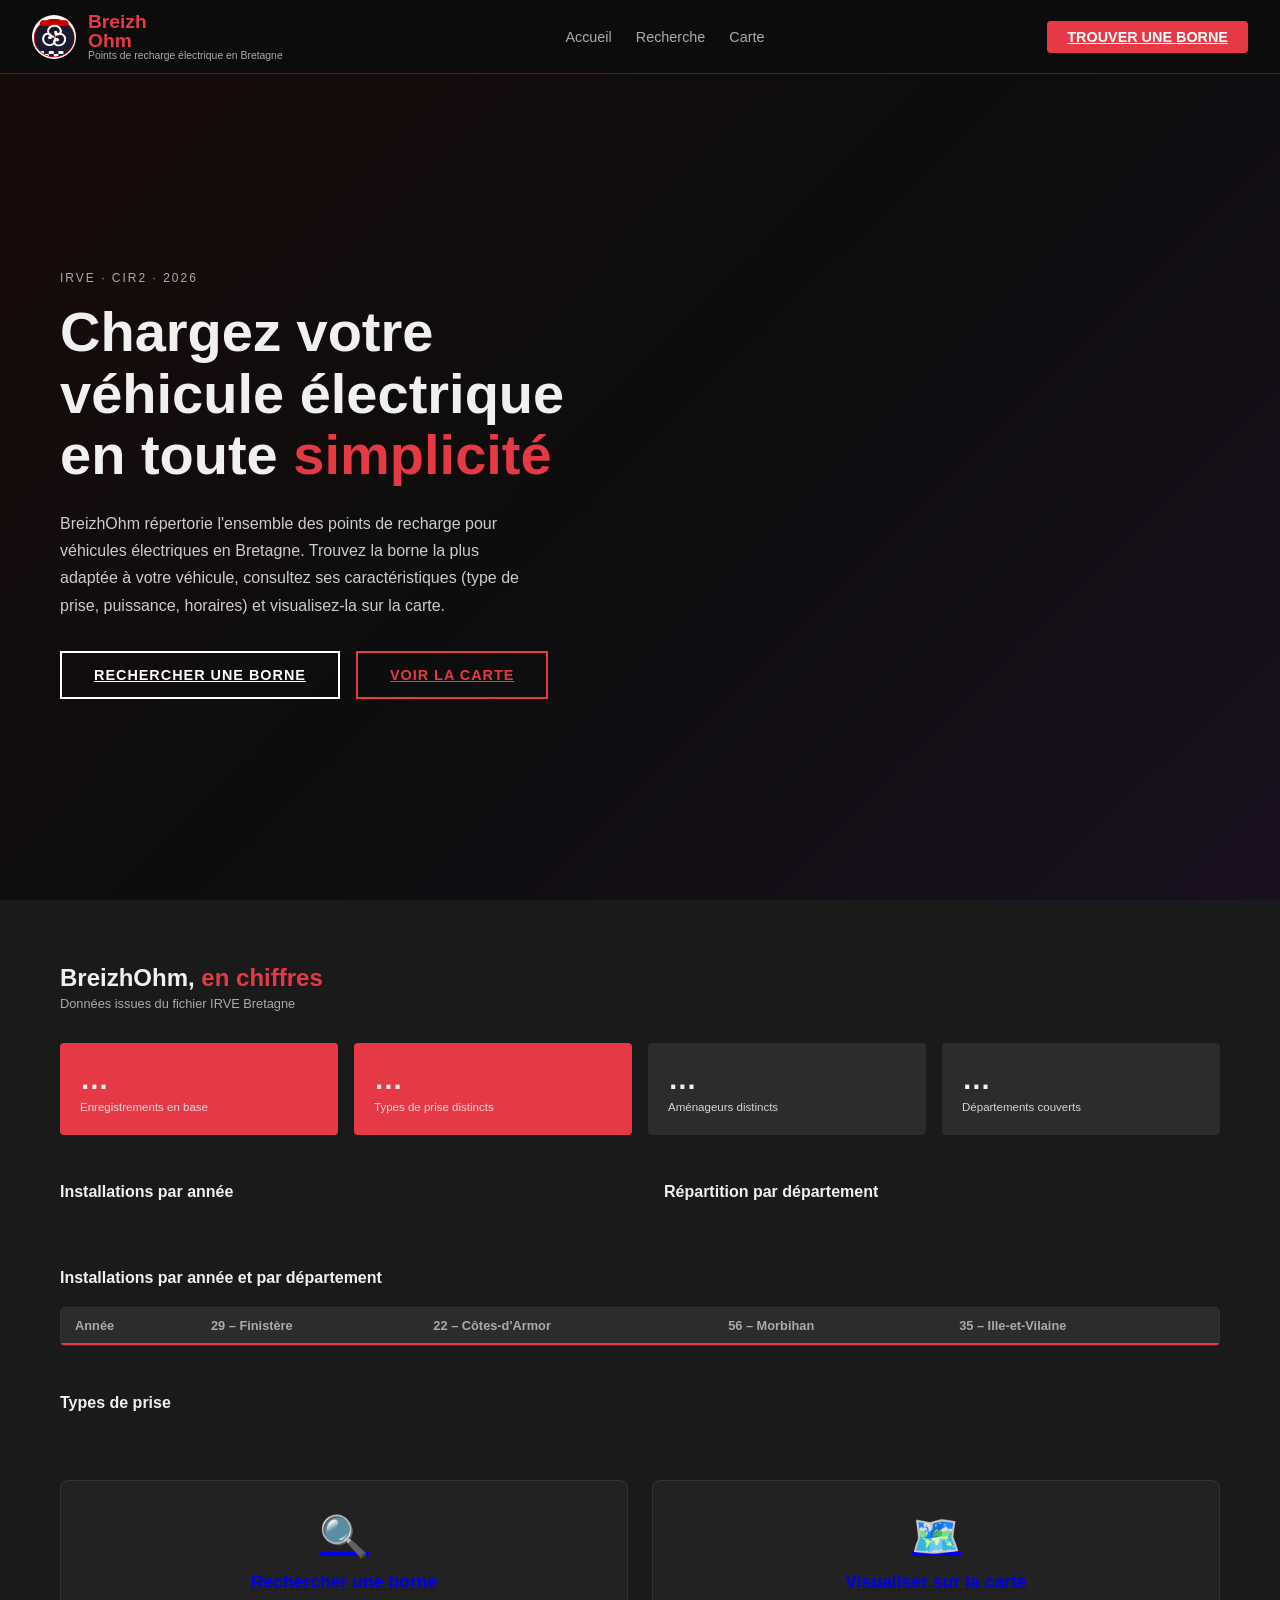
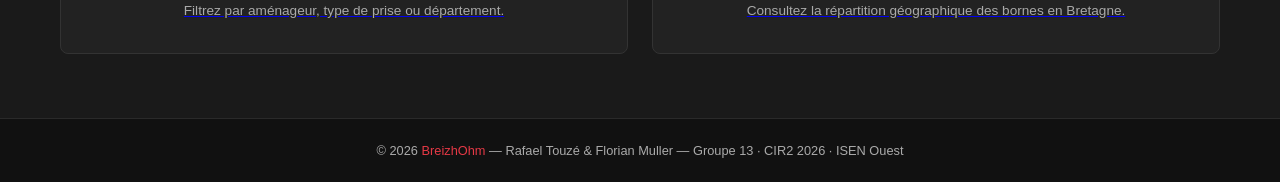
==== commit ceb9249c: "popup" ====
--- a/index.html
+++ b/index.html
@@ -6,7 +6,7 @@
 <title>BreizhOhm – Points de recharge en Bretagne</title>
 <link rel="stylesheet" href="assets/breizh-charge.css">
 <link rel="icon" type="image/png" sizes="32x32" href="assets/logo_breizh_charge_groupe43_v2.png">
-<script src="assets/script.js" defer></script>
+<script src="assets/index.js" defer></script>
 </head>
 <body data-page="home">
 
@@ -106,7 +106,7 @@
   </div>
 
  
-  <p class="chart-title" style="margin-top:48px;">Types de prise (nbre_pdc)</p>
+  <p class="chart-title" style="margin-top:48px;">Types de prise</p>
   <div class="connectors">
     <!-- rempli dynamiquement par buildConnectors() -->
   </div>
--- a/assets/breizh-charge.css
+++ b/assets/breizh-charge.css
@@ -598,6 +598,69 @@
 
 
 /* ============================================================
+   POPUP LEAFLET — thème sombre
+   ============================================================ */
+.leaflet-popup-content-wrapper {
+  background: var(--dark2);
+  color: var(--text);
+  border: 1px solid #333;
+  border-radius: 8px;
+  box-shadow: 0 8px 32px rgba(0,0,0,0.7);
+  padding: 0;
+  overflow: hidden;
+}
+.leaflet-popup-content {
+  margin: 0;
+  font-family: 'Segoe UI', Arial, sans-serif;
+  line-height: 1.4;
+  min-width: 240px;
+}
+.leaflet-popup-tip-container .leaflet-popup-tip {
+  background: var(--dark2);
+  box-shadow: none;
+}
+.leaflet-popup-close-button {
+  color: var(--muted) !important;
+  top: 10px !important;
+  right: 10px !important;
+  font-size: 18px !important;
+  width: 20px !important;
+  height: 20px !important;
+  line-height: 20px !important;
+  transition: color .2s;
+}
+.leaflet-popup-close-button:hover { color: var(--red) !important; background: none !important; }
+
+/* Contenu du popup station */
+.popup-station { padding: 16px 18px; }
+.popup-station-title {
+  font-size: 0.95rem; font-weight: 700; color: var(--text);
+  margin-bottom: 3px; padding-right: 20px;
+}
+.popup-pdc-count {
+  font-size: 0.7rem; color: var(--muted); text-transform: uppercase;
+  letter-spacing: .8px; margin-bottom: 12px;
+}
+.popup-pdc-item {
+  display: flex; justify-content: space-between; align-items: center;
+  gap: 10px; padding: 8px 0; border-bottom: 1px solid #2a2a2a;
+}
+.popup-pdc-item:last-child { border-bottom: none; padding-bottom: 0; }
+.popup-pdc-info { flex: 1; min-width: 0; }
+.popup-pdc-type { font-size: 0.85rem; font-weight: 600; color: var(--text); }
+.popup-pdc-meta { font-size: 0.75rem; color: var(--muted); margin-top: 2px; }
+.popup-pdc-date { font-size: 0.68rem; color: #555; margin-top: 2px; }
+.popup-pdc-link {
+  white-space: nowrap; font-size: 0.75rem; padding: 4px 10px;
+  background: var(--red); color: #fff; border-radius: 3px;
+  text-decoration: none; flex-shrink: 0;
+  font-weight: 600; transition: opacity .2s;
+}
+.popup-pdc-link:hover { opacity: 0.85; }
+.popup-loading { padding: 14px 18px; font-size: 0.85rem; color: var(--muted); }
+.popup-error   { padding: 14px 18px; font-size: 0.85rem; color: #ff6b6b; }
+
+/* ============================================================
    PIED DE PAGE (commun à toutes les pages front)
    ============================================================ */
 footer {
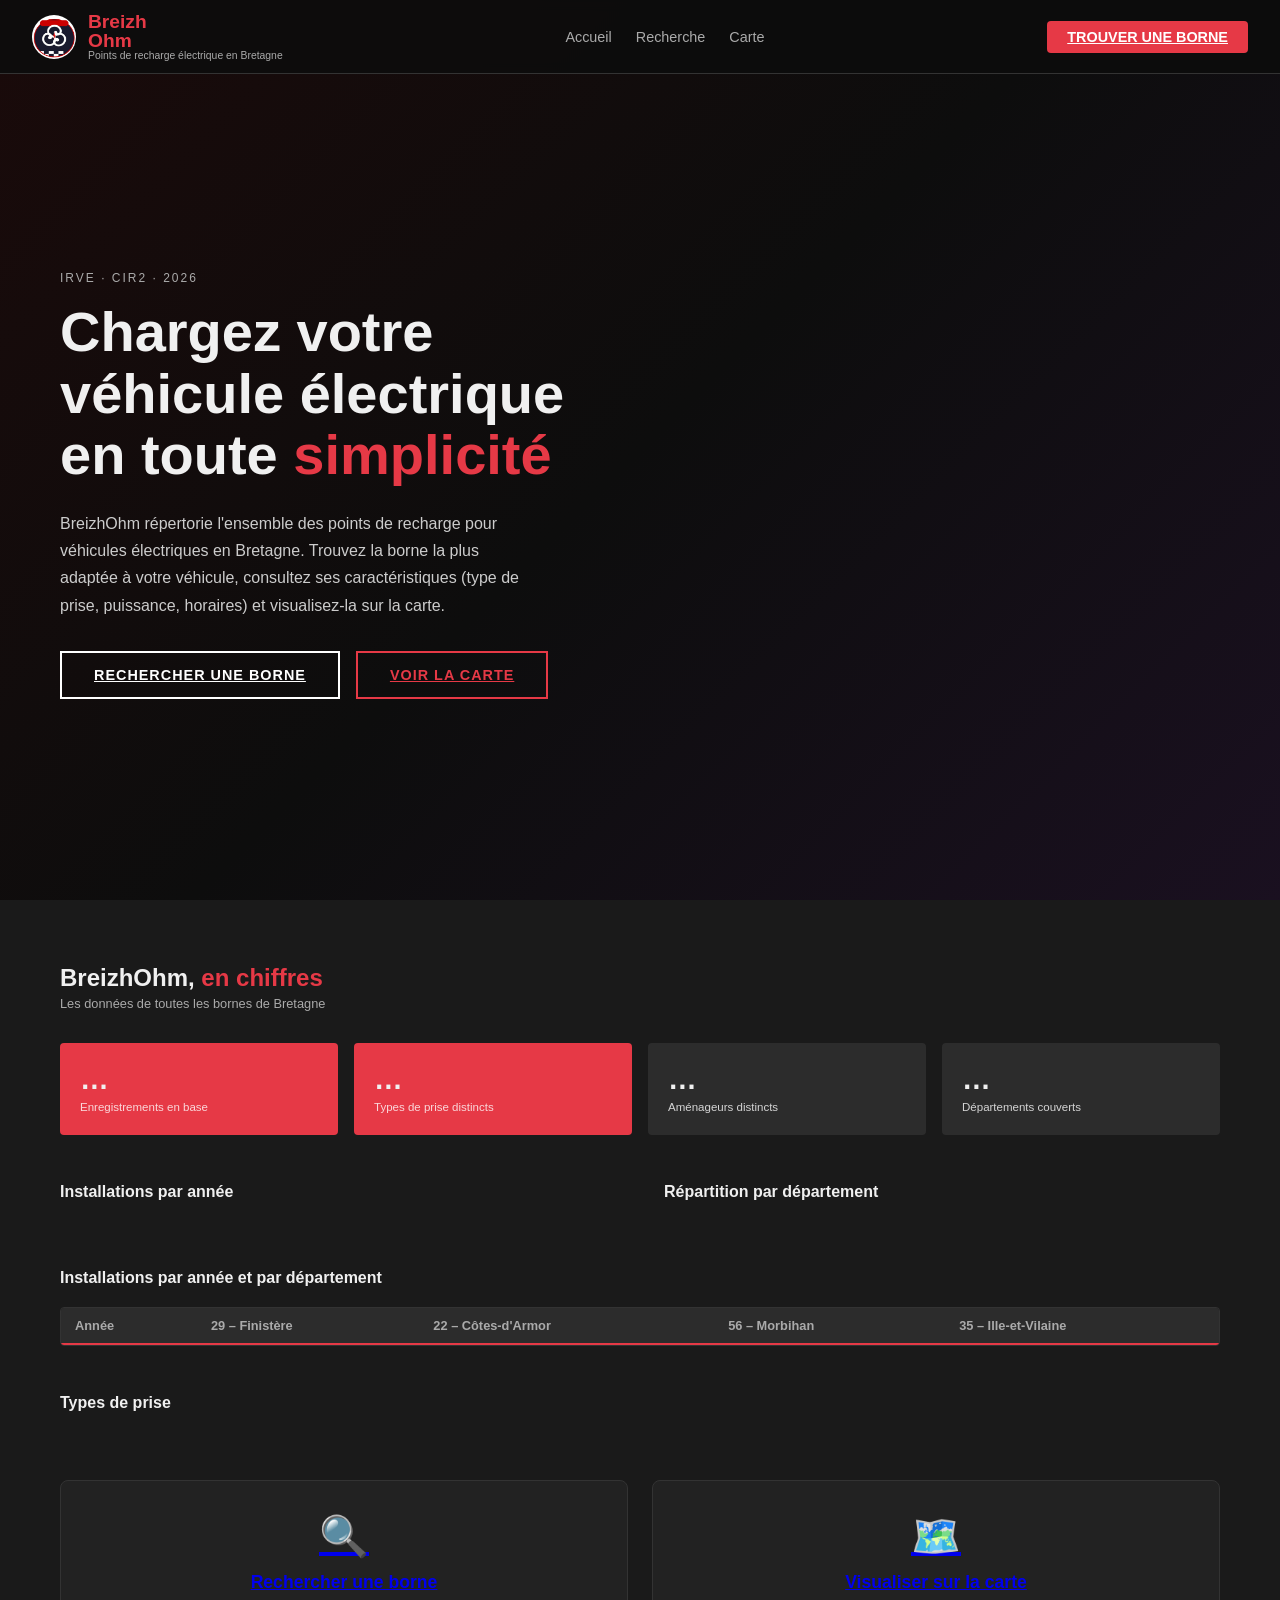
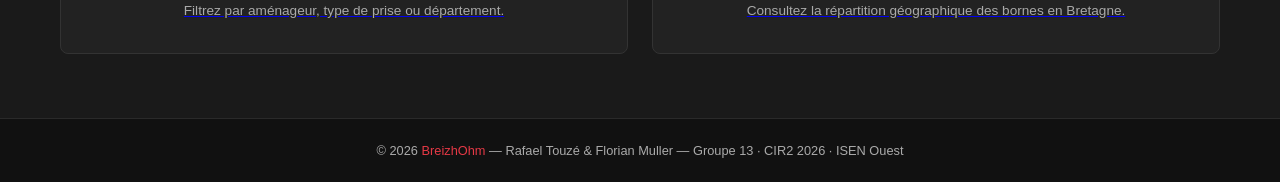
==== commit adf92bd2: "truc" ====
--- a/index.html
+++ b/index.html
@@ -4,13 +4,44 @@
 <meta charset="UTF-8">
 <meta name="viewport" content="width=device-width, initial-scale=1.0">
 <title>BreizhOhm – Points de recharge en Bretagne</title>
+
+<!-- Feuille de style principale : mise en page, composants nav/hero/stats/footer -->
 <link rel="stylesheet" href="assets/breizh-charge.css">
+
+<!-- Favicon affiché dans l'onglet du navigateur -->
 <link rel="icon" type="image/png" sizes="32x32" href="assets/logo_breizh_charge_groupe43_v2.png">
+
+<!--
+  index.js — Script de la page d'accueil (chargé en "defer" : exécuté après le
+  parsing complet du DOM, sans bloquer le rendu de la page).
+
+  Au DOMContentLoaded, index.js vérifie data-page="home" (ci-dessous) puis
+  appelle loadStats() qui interroge l'API REST (GET api/stats) et peuple :
+    • les quatre compteurs  (#stat-total, #stat-types-prise, #stat-amenageurs, #stat-depts)
+    • le graphique en barres par année  (#year-chart)   via buildYearChart()
+    • le graphique en barres par dept   (#dept-chart)   via buildDeptChart()
+    • le tableau croisé                 (#cross-table)  via buildCrossTable()
+    • les cartes de connecteurs         (.connectors)   via buildConnectors()
+-->
 <script src="assets/index.js" defer></script>
 </head>
+
+<!--
+  data-page="home" : attribut lu par index.js dans le listener DOMContentLoaded
+  pour s'assurer de n'exécuter loadStats() QUE sur cette page et non sur
+  d'autres pages qui chargeraient accidentellement le même script.
+  → index.js ligne 16 : if (document.body.dataset.page === 'home')
+-->
 <body data-page="home">
 
-<!-- entête -->
+<!-- =====================================================================
+     BARRE DE NAVIGATION
+     Structure identique sur les trois pages (index / recherche / carte).
+     La classe "active" est ajoutée manuellement sur le <a> correspondant
+     à la page courante pour surligner l'onglet actif en CSS.
+     Le bouton CTA (Call-To-Action) renvoie toujours vers recherche.html.
+     Aucune logique JS sur cet élément : navigation HTML pure.
+====================================================================== -->
 <nav>
   <div class="logo">
     <div class="logo-icon">
@@ -22,6 +53,7 @@
     </div>
   </div>
   <ul>
+    <!-- class="active" → lien souligné / mis en valeur par le CSS -->
     <li><a href="index.html" class="active">Accueil</a></li>
     <li><a href="recherche.html">Recherche</a></li>
     <li><a href="carte.html">Carte</a></li>
@@ -29,9 +61,12 @@
   <a class="nav-cta" href="recherche.html">TROUVER UNE BORNE</a>
 </nav>
 
-<!-- accueil -->
-
-
+<!-- =====================================================================
+     SECTION HERO
+     Bandeau visuel d'introduction : fond semi-transparent (.hero-bg),
+     badge, titre, description et deux CTA.
+     Purement statique — aucune interaction JS.
+====================================================================== -->
 <section class="hero">
   <div class="hero-bg"></div>
   <div class="hero-content">
@@ -44,17 +79,34 @@
     </p>
     <div style="display:flex;gap:16px;flex-wrap:wrap;">
       <a class="btn-primary" href="recherche.html">RECHERCHER UNE BORNE</a>
-      <a class="btn-outline" href="carte.html">VOIR LA CARTE</a>
+      <a class="btn-outline"  href="carte.html">VOIR LA CARTE</a>
     </div>
   </div>
 </section>
 
-<!-- stats -->
+<!-- =====================================================================
+     SECTION STATISTIQUES
+     Toute cette section est peuplée dynamiquement par loadStats() dans
+     index.js après réception de la réponse GET api/stats.
+     L'API renvoie un objet JSON avec les clés :
+       total, types_prise (tableau), amenageurs, departements,
+       par_annee, par_dept, croise, types_prise (avec nb/type/pct).
+====================================================================== -->
 <section class="stats-section">
   <h2>BreizhOhm, <span>en chiffres</span></h2>
-  <p class="stats-sub">Données issues du fichier IRVE Bretagne</p>
-
-
+  <p class="stats-sub">Les données de toutes les bornes de Bretagne</p>
+
+  <!-- -------------------------------------------------------------------
+       COMPTEURS CHIFFRÉS
+       Chaque <div class="num"> est ciblé par son id et mis à jour dans
+       loadStats() via document.getElementById(id).textContent = valeur.
+         #stat-total       ← stats.total            (nombre total d'enregistrements)
+         #stat-types-prise ← stats.types_prise.length (nb de types de prises distincts)
+         #stat-amenageurs  ← stats.amenageurs        (nb d'aménageurs)
+         #stat-depts       ← stats.departements      (nb de départements couverts)
+       Les valeurs numériques sont formatées avec toLocaleString('fr-FR')
+       pour afficher les séparateurs de milliers français (ex : 12 345).
+  -------------------------------------------------------------------- -->
   <div class="stats-cards">
     <div class="stat-card">
       <div class="num" id="stat-total">…</div>
@@ -74,7 +126,25 @@
     </div>
   </div>
 
-  <!-- Graphiques -->
+  <!-- -------------------------------------------------------------------
+       GRAPHIQUES EN BARRES
+       Les deux <div> ci-dessous sont des conteneurs vides ; index.js y
+       injecte des barres HTML synthétiques (pas de librairie externe).
+
+       #year-chart → buildYearChart(stats.par_annee)
+         Chaque entrée du tableau par_annee contient { annee, nb }.
+         La fonction crée un .bar-row par année avec une barre dont la
+         largeur est proportionnelle au max. L'animation CSS (width: 0%
+         → largeur réelle) est déclenchée via setTimeout 200 ms pour
+         permettre au navigateur de calculer la mise en page d'abord.
+         → index.js lignes 51-70
+
+       #dept-chart → buildDeptChart(stats.par_dept)
+         Même logique mais par département. Le code département (code_dep)
+         est traduit en libellé lisible via le dictionnaire DEPT_LABELS.
+         L'animation utilise un délai de 300 ms.
+         → index.js lignes 72-92
+  -------------------------------------------------------------------- -->
   <div class="charts-grid">
     <div>
       <p class="chart-title">Installations par année</p>
@@ -86,7 +156,15 @@
     </div>
   </div>
 
-  
+  <!-- -------------------------------------------------------------------
+       TABLEAU CROISÉ ANNÉE × DÉPARTEMENT
+       Le <thead> est statique (colonnes fixes : 29, 22, 56, 35).
+       Le <tbody id="cross-table"> est peuplé par buildCrossTable(stats.croise).
+       Chaque entrée du tableau croise contient { annee, d29, d22, d56, d35 }.
+       La fonction crée un <tr> par ligne avec les quatre valeurs, formatées
+       en français (toLocaleString). Les valeurs nulles/undefined affichent 0.
+       → index.js lignes 94-108
+  -------------------------------------------------------------------- -->
   <p class="chart-title">Installations par année et par département</p>
   <div class="table-wrapper-stats">
     <table class="cross-table" id="cross-table">
@@ -99,19 +177,35 @@
           <th>35 – Ille-et-Vilaine</th>
         </tr>
       </thead>
+      <!-- tbody vide : rempli dynamiquement par buildCrossTable() dans index.js -->
       <tbody>
-        
       </tbody>
     </table>
   </div>
 
- 
+  <!-- -------------------------------------------------------------------
+       GRILLE DE CONNECTEURS (TYPES DE PRISE)
+       .connectors est un conteneur vide rempli par buildConnectors(stats.types_prise).
+       Chaque entrée du tableau types_prise contient { type, nb, pct }.
+       La fonction crée un .connector-card par type avec :
+         .cn  → nombre d'installations (nb)
+         .ct  → libellé du type de prise (type)
+         .cp  → pourcentage du total (pct %)
+       Le tableau colors[] permet d'appliquer une classe CSS colorée
+       sur certaines cartes (ex : 'red' pour les deux plus courants).
+       → index.js lignes 110-124
+       Commentaire inline original : "rempli dynamiquement par buildConnectors()"
+  -------------------------------------------------------------------- -->
   <p class="chart-title" style="margin-top:48px;">Types de prise</p>
   <div class="connectors">
-    <!-- rempli dynamiquement par buildConnectors() -->
-  </div>
-
-  <!-- Accès rapides -->
+    <!-- rempli dynamiquement par buildConnectors() dans index.js (lignes 110-124) -->
+  </div>
+
+  <!-- -------------------------------------------------------------------
+       ACCÈS RAPIDES (CALL-TO-ACTION)
+       Deux cartes de navigation vers les pages Recherche et Carte.
+       Purement statiques — aucune logique JS.
+  -------------------------------------------------------------------- -->
   <div class="home-ctas">
     <a class="home-cta-card" href="recherche.html">
       <div class="home-cta-icon">🔍</div>
@@ -126,7 +220,10 @@
   </div>
 </section>
 
-<!-- footer -->
+<!-- =====================================================================
+     FOOTER
+     Pied de page statique commun aux trois pages.
+====================================================================== -->
 <footer>
   <p>© 2026 <span>BreizhOhm</span> — Rafael Touzé & Florian Muller —  Groupe 13 · CIR2 2026 · ISEN Ouest</p>
 </footer>
--- a/assets/breizh-charge.css
+++ b/assets/breizh-charge.css
@@ -553,19 +553,18 @@
 .route-toggle.panel-open .route-toggle-arrow { transform: rotate(180deg); }
 .route-toggle-label { letter-spacing: .4px; }
 
-.map-header p { font-size: 0.85rem; color: var(--muted); margin-top: 6px; }
-.result-count { font-size: 2.5rem; font-weight: 900; color: #fff; margin: 8px 0; }
-.map-container { position: relative; background: #1a3a5c; border-radius: 8px 0 0 8px; overflow: hidden; height: 500px; z-index: 0; }
-
-/* Panneau station */
-.map-and-panel { display: flex; align-items: stretch; }
-.map-and-panel .map-container { flex: 1; min-width: 0; }
-
+/* ============================================================
+   PANNEAU STATION — Coulisse depuis la droite (overlay au clic)
+   ============================================================ */
 .station-panel {
-  width: 320px; flex-shrink: 0;
-  background: var(--dark2); border: 1px solid #333; border-left: none;
-  border-radius: 0 8px 8px 0;
+  position: absolute;
+  top: 0; right: 0;
+  width: 320px;
+  height: 100%;
+  z-index: 500;
+  background: var(--dark2); border-left: 1px solid #333;
   display: flex; flex-direction: column; overflow: hidden;
+  box-shadow: -6px 0 32px rgba(0,0,0,0.5);
 }
 .station-panel-head {
   display: flex; justify-content: space-between; align-items: center;
